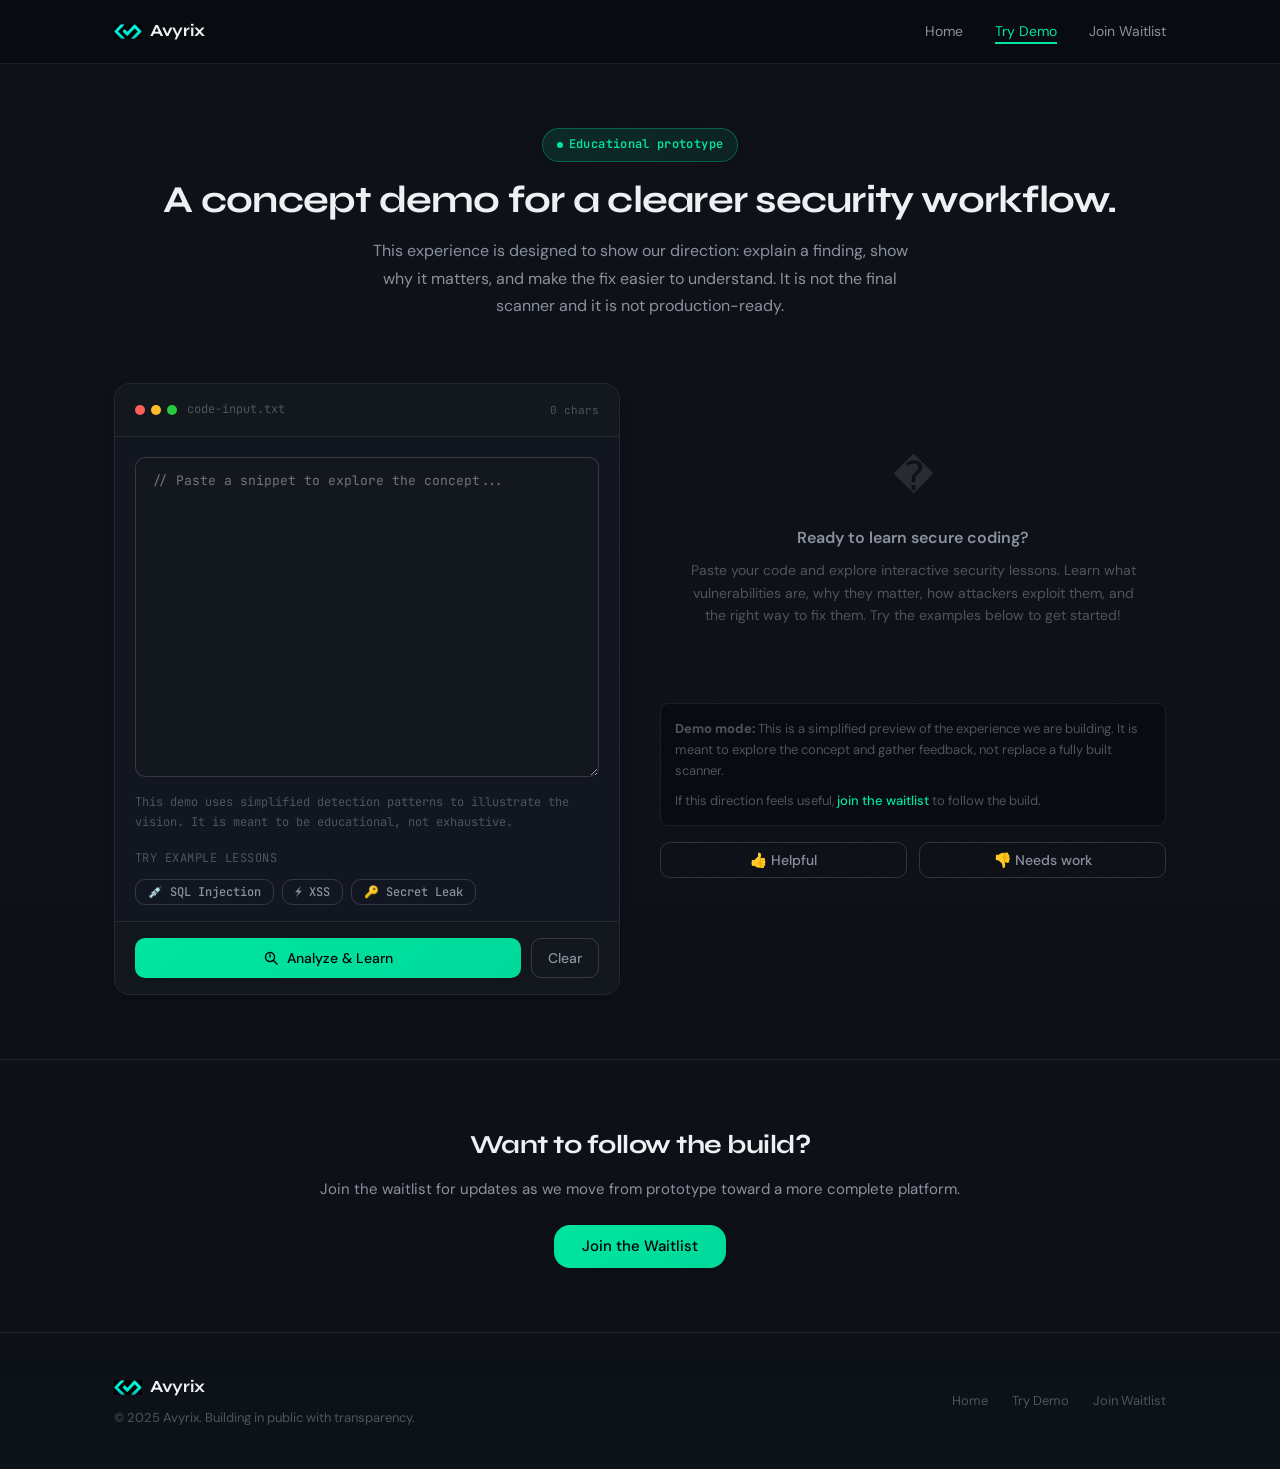
==== demo.html @ 3179d7ce "first commit" ====
<!DOCTYPE html>
<html lang="en">

<head>
  <meta charset="UTF-8" />
  <meta name="viewport" content="width=device-width, initial-scale=1.0" />
  <meta name="description"
    content="Try the Avyrix demo to explore how we are designing a more transparent security learning experience for developers." />
  <title>Try the Demo — Avyrix</title>
  <link rel="stylesheet" href="css/styles.css" />
  <meta name="devsecurecoach-api-url" content="http://localhost:8000/scan" />
  <meta name="devsecurecoach-api-key" content="" />
  <link rel="icon" type="image/svg+xml"
    href="data:image/svg+xml,<svg xmlns='http://www.w3.org/2000/svg' viewBox='0 0 32 32'><rect width='32' height='32' rx='8' fill='%2300e5a0'/><path d='M10 16l4 4 8-8' stroke='%23000' stroke-width='2.5' fill='none' stroke-linecap='round' stroke-linejoin='round'/></svg>" />
  <script async src="https://www.googletagmanager.com/gtag/js?id=G-MGV57BHCSG"></script>
  <script>
    window.dataLayer = window.dataLayer || [];
    function gtag() { dataLayer.push(arguments); }
    gtag('js', new Date());
    gtag('config', 'G-MGV57BHCSG');
  </script>
</head>

<body>
  <nav class="nav" role="navigation" aria-label="Main navigation">
    <div class="nav__inner">
      <a href="index.html" class="nav__logo" aria-label="Avyrix home">
        <img src="logo.png" alt="" class="nav__logo-mark" />
        <span class="nav__logo-text">Avyrix</span>
      </a>
      <ul class="nav__links" role="list">
        <li><a href="index.html">Home</a></li>
        <li><a href="demo.html" class="active">Try Demo</a></li>
        <li><a href="waitlist.html">Join Waitlist</a></li>
      </ul>
    </div>
  </nav>

  <main>
    <header class="page-header" aria-labelledby="demo-heading">
      <div class="container">
        <span class="badge badge--green badge--dot" style="margin-bottom:16px;">Educational prototype</span>
        <h1 class="display-md fade-up" id="demo-heading">A concept demo for a clearer security workflow.</h1>
        <p class="fade-up fade-up--d1">
          This experience is designed to show our direction: explain a finding, show why it matters, and make the fix easier to understand. It is not the final scanner and it is not production-ready.
        </p>
      </div>
    </header>

    <section class="section--sm" style="padding-top:0;">
      <div class="container">
        <div class="grid-2" style="gap:40px;align-items:start;">
          <div data-reveal>
            <div class="card" style="padding:0;overflow:hidden;">
              <div style="display:flex;align-items:center;justify-content:space-between;padding:16px 20px;border-bottom:1px solid var(--border);background:var(--bg-2);">
                <div style="display:flex;align-items:center;gap:10px;">
                  <div style="display:flex;gap:6px;" aria-hidden="true">
                    <div class="code-block__dot"></div>
                    <div class="code-block__dot"></div>
                    <div class="code-block__dot"></div>
                  </div>
                  <span style="font-family:var(--font-mono);font-size:12px;color:var(--text-muted);">code-input.txt</span>
                </div>
                <span id="char-count" style="font-family:var(--font-mono);font-size:11px;color:var(--text-muted);">0 chars</span>
              </div>
              <div style="padding:20px 20px 0;">
                <label for="code-input" class="sr-only">Paste your code here</label>
                <textarea id="code-input" class="form-textarea"
                  placeholder="// Paste a snippet to explore the concept..."
                  spellcheck="false" autocorrect="off" autocapitalize="off"
                  style="min-height:320px;border-color:var(--border-strong);" aria-describedby="input-hint"></textarea>
                <p id="input-hint" style="font-size:12px;color:var(--text-muted);font-family:var(--font-mono);margin-top:8px;">
                  This demo uses simplified detection patterns to illustrate the vision. It is meant to be educational, not exhaustive.
                </p>
              </div>
              <div style="padding:16px 20px;">
                <p style="font-size:12px;color:var(--text-muted);font-family:var(--font-mono);margin-bottom:10px;letter-spacing:0.04em;">TRY EXAMPLE LESSONS</p>
                <div style="display:flex;gap:8px;flex-wrap:wrap;" role="group" aria-label="Load example code">
                  <button data-example="sqli" class="btn btn--ghost" style="padding:6px 12px;font-size:12px;font-family:var(--font-mono);" aria-label="Load SQL Injection example">💉 SQL Injection</button>
                  <button data-example="xss" class="btn btn--ghost" style="padding:6px 12px;font-size:12px;font-family:var(--font-mono);" aria-label="Load XSS example">⚡ XSS</button>
                  <button data-example="secret" class="btn btn--ghost" style="padding:6px 12px;font-size:12px;font-family:var(--font-mono);" aria-label="Load Secret Leak example">🔑 Secret Leak</button>
                </div>
              </div>
              <div style="display:flex;gap:10px;padding:16px 20px;border-top:1px solid var(--border);background:var(--bg-2);">
                <button id="scan-btn" class="btn btn--primary" style="flex:1;justify-content:center;padding:12px;" aria-label="Analyze code and learn about security patterns">
                  <svg width="16" height="16" viewBox="0 0 16 16" fill="none" aria-hidden="true">
                    <circle cx="7" cy="7" r="4.5" stroke="currentColor" stroke-width="1.5" />
                    <path d="M10.5 10.5L14 14" stroke="currentColor" stroke-width="1.5" stroke-linecap="round" />
                    <path d="M7 5v2M7 7h.01" stroke="currentColor" stroke-width="1.5" stroke-linecap="round" />
                  </svg> Analyze & Learn</button>
                <button id="clear-btn" class="btn btn--ghost" style="padding:12px 16px;" aria-label="Clear code input">Clear</button>
              </div>
            </div>
          </div>

          <div>
            <div id="scan-results" role="region" aria-label="Scan results" aria-live="polite"></div>
            <div style="margin-top:16px;padding:14px;border:1px solid var(--border);border-radius:8px;background:var(--bg-0);font-size:13px;color:var(--text-muted);">
              <p style="margin-bottom:8px;"><strong>Demo mode:</strong> This is a simplified preview of the experience we are building. It is meant to explore the concept and gather feedback, not replace a fully built scanner.</p>
              <p style="margin:0;">If this direction feels useful, <a href="waitlist.html" style="color:var(--accent-green);font-weight:500;">join the waitlist</a> to follow the build.</p>
            </div>
            <div style="margin-top:16px;display:flex;gap:12px;">
              <button onclick="sendFeedback('yes')" class="btn btn--ghost" style="flex:1;justify-content:center;">👍 Helpful</button>
              <button onclick="sendFeedback('no')" class="btn btn--ghost" style="flex:1;justify-content:center;">👎 Needs work</button>
            </div>
          </div>
        </div>
      </div>
    </section>

    <section class="section--sm" style="border-top:1px solid var(--border);">
      <div class="container" style="text-align:center;">
        <h2 style="font-family:var(--font-display);font-size:26px;font-weight:700;letter-spacing:-0.02em;margin-bottom:10px;">Want to follow the build?</h2>
        <p style="color:var(--text-secondary);font-size:15px;margin-bottom:24px;">Join the waitlist for updates as we move from prototype toward a more complete platform.</p>
        <a href="waitlist.html" class="btn btn--primary btn--large">Join the Waitlist</a>
      </div>
    </section>
  </main>

  <footer class="footer" role="contentinfo">
    <div class="container">
      <div class="footer__inner">
        <div>
          <div class="nav__logo" style="margin-bottom:6px;">
            <img src="logo.png" alt="" class="nav__logo-mark" />
            <span class="nav__logo-text">Avyrix</span>
          </div>
          <p class="footer__copy">© 2025 Avyrix. Building in public with transparency.</p>
        </div>
        <nav class="footer__links" aria-label="Footer navigation">
          <a href="index.html">Home</a>
          <a href="demo.html">Try Demo</a>
          <a href="waitlist.html">Join Waitlist</a>
        </nav>
      </div>
    </div>
  </footer>

  <script src="js/utils.js"></script>
  <script src="js/app.js"></script>
  <script src="js/services/api.js"></script>
  <script src="js/demo.js"></script>
  <style>
    .sr-only {
      position: absolute;
      width: 1px;
      height: 1px;
      padding: 0;
      margin: -1px;
      overflow: hidden;
      clip: rect(0, 0, 0, 0);
      white-space: nowrap;
      border: 0
    }
  </style>
</body>

</html>
---- css/styles.css ----
/* ============================================================
  Avyrix — Global Stylesheet
  Design: Terminal-noir with precision grid
  Font: Syne (display) + JetBrains Mono (code) + DM Sans (body)
  ============================================================ */

@import url('https://fonts.googleapis.com/css2?family=Syne:wght@400;600;700;800&family=DM+Sans:ital,opsz,wght@0,9..40,300;0,9..40,400;0,9..40,500;1,9..40,300&family=JetBrains+Mono:wght@400;500&display=swap');

/* ── Reset ───────────────────────────────────────────────── */
*, *::before, *::after { box-sizing: border-box; margin: 0; padding: 0; }
html { scroll-behavior: smooth; }
img, svg { display: block; max-width: 100%; }
a { color: inherit; text-decoration: none; }
button { cursor: pointer; border: none; background: none; font-family: inherit; }

/* ── Tokens ──────────────────────────────────────────────── */
:root {
  --bg-0: #080b10;
  --bg-1: #0d1117;
  --bg-2: #13181f;
  --bg-3: #1a2030;
  --bg-card: #111620;
  --border: rgba(255,255,255,0.08);
  --border-strong: rgba(255,255,255,0.15);

  --accent-green: #00e5a0;
  --accent-green-dim: rgba(0,229,160,0.12);
  --accent-green-glow: rgba(0,229,160,0.25);
  --accent-red: #ff4d6a;
  --accent-red-dim: rgba(255,77,106,0.12);
  --accent-blue: #4d9eff;
  --accent-blue-dim: rgba(77,158,255,0.12);
  --accent-amber: #ffb340;
  --accent-amber-dim: rgba(255,179,64,0.10);

  --text-primary: #eef0f4;
  --text-secondary: #8b919e;
  --text-muted: #4e545e;
  --text-code: #a8f0c6;

  --font-display: 'Syne', sans-serif;
  --font-body: 'DM Sans', sans-serif;
  --font-mono: 'JetBrains Mono', monospace;

  --radius-sm: 6px;
  --radius-md: 10px;
  --radius-lg: 16px;
  --radius-xl: 24px;

  --transition: 220ms cubic-bezier(0.4,0,0.2,1);

  --max-w: 1100px;
  --nav-h: 64px;
}

body {
  font-family: var(--font-body);
  background: var(--bg-1);
  color: var(--text-primary);
  font-size: 16px;
  line-height: 1.65;
  -webkit-font-smoothing: antialiased;
  overflow-x: hidden;
}

/* ── Noise texture overlay ──────────────────────────────── */
body::before {
  content: '';
  position: fixed;
  inset: 0;
  background-image: url("data:image/svg+xml,%3Csvg viewBox='0 0 256 256' xmlns='http://www.w3.org/2000/svg'%3E%3Cfilter id='n'%3E%3CfeTurbulence type='fractalNoise' baseFrequency='0.9' numOctaves='4' stitchTiles='stitch'/%3E%3C/filter%3E%3Crect width='100%25' height='100%25' filter='url(%23n)' opacity='0.04'/%3E%3C/svg%3E");
  background-size: 200px 200px;
  pointer-events: none;
  z-index: 0;
  opacity: 0.5;
}

/* ── Layout ──────────────────────────────────────────────── */
.container {
  max-width: var(--max-w);
  margin: 0 auto;
  padding: 0 24px;
  position: relative;
  z-index: 1;
}

/* ── Navigation ─────────────────────────────────────────── */
.nav {
  position: fixed;
  top: 0; left: 0; right: 0;
  height: var(--nav-h);
  z-index: 100;
  background: rgba(8,11,16,0.8);
  backdrop-filter: blur(16px);
  -webkit-backdrop-filter: blur(16px);
  border-bottom: 1px solid var(--border);
}
.nav__inner {
  max-width: var(--max-w);
  margin: 0 auto;
  padding: 0 24px;
  height: 100%;
  display: flex;
  align-items: center;
  justify-content: space-between;
  position: relative;
  z-index: 1;
}
.nav__logo {
  font-family: var(--font-display);
  font-weight: 700;
  font-size: 17px;
  letter-spacing: -0.02em;
  display: flex;
  align-items: center;
  gap: 8px;
}
.nav__logo-icon {
  width: 28px; height: 28px;
  background: linear-gradient(135deg, var(--accent-green), #00d99a);
  border-radius: 7px;
  display: flex;
  align-items: center;
  justify-content: center;
  transition: all var(--transition);
  box-shadow: 0 4px 12px rgba(0,229,160,0.25);
}
.nav__logo:hover .nav__logo-icon {
  transform: scale(1.1);
  box-shadow: 0 6px 20px rgba(0,229,160,0.4);
}
.nav__logo-icon svg { width: 16px; height: 16px; }
.nav__logo-text { color: var(--text-primary); }
.nav__logo-text span { color: var(--accent-green); }
.nav__links {
  display: flex;
  align-items: center;
  gap: 32px;
  list-style: none;
}
.nav__links a {
  font-size: 14px;
  color: var(--text-secondary);
  transition: all var(--transition);
  font-weight: 400;
  position: relative;
  padding-bottom: 4px;
}
.nav__links a::after {
  content: '';
  position: absolute;
  bottom: 0;
  left: 0;
  width: 0;
  height: 2px;
  background: var(--accent-green);
  transition: width var(--transition);
}
.nav__links a:hover {
  color: var(--text-primary);
}
.nav__links a:hover::after {
  width: 100%;
}
.nav__links a.active {
  color: var(--accent-green);
}
.nav__links a.active::after {
  width: 100%;
}
.nav__cta {
  display: flex;
  align-items: center;
  gap: 12px;
}

/* ── Buttons ─────────────────────────────────────────────── */
.btn {
  display: inline-flex;
  align-items: center;
  gap: 8px;
  padding: 10px 20px;
  border-radius: var(--radius-md);
  font-size: 14px;
  font-weight: 500;
  font-family: var(--font-body);
  transition: all var(--transition);
  line-height: 1;
  white-space: nowrap;
  box-shadow: 0 2px 8px rgba(0,0,0,0.2);
}
.btn--primary {
  background: linear-gradient(135deg, var(--accent-green), #00d99a);
  color: #000;
}
.btn--primary:hover {
  background: linear-gradient(135deg, #00ffb2, #00e5a0);
  transform: translateY(-2px);
  box-shadow: 0 8px 24px rgba(0,229,160,0.35);
}
.btn--ghost {
  background: transparent;
  color: var(--text-secondary);
  border: 1.5px solid var(--border-strong);
  box-shadow: none;
}
.btn--ghost:hover {
  color: var(--text-primary);
  border-color: var(--accent-green);
  background: rgba(0,229,160,0.06);
  box-shadow: 0 4px 16px rgba(0,229,160,0.1);
  transform: translateY(-1px);
}
.btn--large {
  padding: 14px 28px;
  font-size: 15px;
  border-radius: var(--radius-lg);
}
.btn:active {
  transform: scale(0.98);
}
.btn--danger {
  background: linear-gradient(135deg, var(--accent-red), #ff2d4a);
  color: #fff;
}
.btn--danger:hover {
  background: linear-gradient(135deg, #ff6b7f, #ff1f42);
  transform: translateY(-2px);
  box-shadow: 0 8px 24px rgba(255,77,106,0.35);
}

/* ── Badge ───────────────────────────────────────────────── */
.badge {
  display: inline-flex;
  align-items: center;
  gap: 6px;
  padding: 6px 14px;
  border-radius: 100px;
  font-size: 12px;
  font-weight: 600;
  letter-spacing: 0.03em;
  font-family: var(--font-mono);
  transition: all var(--transition);
  box-shadow: 0 2px 8px rgba(0,0,0,0.1);
}
.badge--green {
  background: linear-gradient(135deg, var(--accent-green-dim), rgba(0,229,160,0.08));
  color: var(--accent-green);
  border: 1.5px solid rgba(0,229,160,0.3);
}
.badge--red {
  background: var(--accent-red-dim);
  color: var(--accent-red);
  border: 1px solid rgba(255,77,106,0.2);
}
.badge--blue {
  background: var(--accent-blue-dim);
  color: var(--accent-blue);
  border: 1px solid rgba(77,158,255,0.2);
}
.badge--amber {
  background: var(--accent-amber-dim);
  color: var(--accent-amber);
  border: 1px solid rgba(255,179,64,0.2);
}
.badge--dot::before {
  content: '';
  display: inline-block;
  width: 6px;
  height: 6px;
  border-radius: 50%;
  background: currentColor;
}

/* ── Section spacing ─────────────────────────────────────── */
.section { padding: 96px 0; position: relative; }
.section--sm { padding: 64px 0; }

/* ── Typography helpers ──────────────────────────────────── */
.eyebrow {
  font-family: var(--font-mono);
  font-size: 12px;
  text-transform: uppercase;
  letter-spacing: 0.12em;
  color: var(--accent-green);
  margin-bottom: 16px;
  display: block;
}
h1, h2, h3, h4 { font-family: var(--font-display); }
.display-xl {
  font-size: clamp(42px, 6vw, 72px);
  font-weight: 800;
  line-height: 1.05;
  letter-spacing: -0.03em;
}
.display-lg {
  font-size: clamp(32px, 4vw, 52px);
  font-weight: 700;
  line-height: 1.1;
  letter-spacing: -0.025em;
}
.display-md {
  font-size: clamp(24px, 3vw, 38px);
  font-weight: 700;
  line-height: 1.15;
  letter-spacing: -0.02em;
}
.text-muted { color: var(--text-secondary); }
.text-accent { color: var(--accent-green); }
.text-mono { font-family: var(--font-mono); }

/* ── Cards ───────────────────────────────────────────────── */
.card {
  background: var(--bg-card);
  border: 1px solid var(--border);
  border-radius: var(--radius-lg);
  padding: 24px;
  transition: all var(--transition);
  box-shadow: 0 4px 12px rgba(0,0,0,0.15);
}
.card:hover {
  border-color: var(--accent-green);
  box-shadow: 0 12px 32px rgba(0,229,160,0.15);
  transform: translateY(-4px);
}

.card--red {
  background: rgba(255,77,106,0.05);
  border-color: rgba(255,77,106,0.2);
}
.card--red:hover {
  border-color: var(--accent-red);
  box-shadow: 0 12px 32px rgba(255,77,106,0.15);
}
.card--blue {
  background: rgba(77,158,255,0.05);
  border-color: rgba(77,158,255,0.2);
}
.card--blue:hover {
  border-color: var(--accent-blue);
  box-shadow: 0 12px 32px rgba(77,158,255,0.15);
}
.card--green {
  background: rgba(0,229,160,0.05);
  border-color: rgba(0,229,160,0.2);
}
.card--green:hover {
  border-color: var(--accent-green);
  box-shadow: 0 12px 32px rgba(0,229,160,0.15);
}

/* ── Grid system ─────────────────────────────────────────── */
.grid-2 { display: grid; grid-template-columns: repeat(2, 1fr); gap: 24px; }
.grid-3 { display: grid; grid-template-columns: repeat(3, 1fr); gap: 24px; }
.grid-auto { display: grid; grid-template-columns: repeat(auto-fit, minmax(280px, 1fr)); gap: 24px; }

/* ── Form elements ───────────────────────────────────────── */
.form-group { display: flex; flex-direction: column; gap: 8px; }
.form-label {
  font-size: 13px;
  font-weight: 500;
  color: var(--text-secondary);
  font-family: var(--font-mono);
  letter-spacing: 0.03em;
}
.form-input, .form-select, .form-textarea {
  background: var(--bg-2);
  border: 1.5px solid var(--border-strong);
  border-radius: var(--radius-md);
  color: var(--text-primary);
  font-family: var(--font-body);
  font-size: 15px;
  padding: 12px 16px;
  width: 100%;
  transition: all var(--transition);
  outline: none;
  appearance: none;
  box-shadow: inset 0 2px 4px rgba(0,0,0,0.1);
}
.form-input::placeholder { color: var(--text-muted); }
.form-input:hover, .form-select:hover, .form-textarea:hover {
  border-color: rgba(0,229,160,0.3);
  background: var(--bg-3);
}
.form-input:focus, .form-select:focus, .form-textarea:focus {
  border-color: var(--accent-green);
  box-shadow: inset 0 2px 4px rgba(0,0,0,0.1), 0 0 0 3px var(--accent-green-dim);
  background: var(--bg-1);
}
.form-select {
  background-image: url("data:image/svg+xml,%3Csvg xmlns='http://www.w3.org/2000/svg' width='12' height='8' viewBox='0 0 12 8'%3E%3Cpath d='M1 1l5 5 5-5' stroke='%238b919e' stroke-width='1.5' fill='none' stroke-linecap='round'/%3E%3C/svg%3E");
  background-repeat: no-repeat;
  background-position: right 14px center;
  padding-right: 40px;
  cursor: pointer;
  color: var(--text-primary);
}
.form-select option { background: var(--bg-2); color: var(--text-primary); }
.form-textarea {
  min-height: 200px;
  resize: vertical;
  font-family: var(--font-mono);
  font-size: 13px;
  line-height: 1.7;
}

/* ── Code block ──────────────────────────────────────────── */
.code-block {
  background: var(--bg-0);
  border: 1px solid var(--border);
  border-radius: var(--radius-md);
  overflow: hidden;
}
.code-block__header {
  display: flex;
  align-items: center;
  justify-content: space-between;
  padding: 10px 16px;
  border-bottom: 1px solid var(--border);
  background: var(--bg-2);
}
.code-block__lang {
  font-family: var(--font-mono);
  font-size: 11px;
  color: var(--text-muted);
  text-transform: uppercase;
  letter-spacing: 0.08em;
}
.code-block__dots { display: flex; gap: 6px; }
.code-block__dot {
  width: 10px; height: 10px;
  border-radius: 50%;
}
.code-block__dot:nth-child(1) { background: #ff5f57; }
.code-block__dot:nth-child(2) { background: #ffbd2e; }
.code-block__dot:nth-child(3) { background: #28ca41; }
.code-block__body {
  padding: 16px;
  font-family: var(--font-mono);
  font-size: 13px;
  line-height: 1.7;
  color: var(--text-code);
  overflow-x: auto;
  white-space: pre-wrap;
  word-break: break-word;
}

/* ── Copy button ─────────────────────────────────────────── */
.copy-btn {
  display: inline-flex;
  align-items: center;
  gap: 6px;
  padding: 5px 10px;
  background: var(--bg-3);
  border: 1px solid var(--border);
  border-radius: var(--radius-sm);
  color: var(--text-secondary);
  font-size: 12px;
  font-family: var(--font-mono);
  transition: all var(--transition);
  cursor: pointer;
}
.copy-btn:hover {
  color: var(--accent-green);
  border-color: rgba(0,229,160,0.3);
}
.copy-btn.copied {
  color: var(--accent-green);
  border-color: rgba(0,229,160,0.3);
  background: var(--accent-green-dim);
}

/* ── Divider ─────────────────────────────────────────────── */
.divider {
  height: 1px;
  background: var(--border);
  margin: 0;
}

/* ── Animations ──────────────────────────────────────────── */
@keyframes fadeUp {
  from { opacity: 0; transform: translateY(24px); }
  to   { opacity: 1; transform: translateY(0); }
}
@keyframes pulse-dot {
  0%, 100% { opacity: 1; }
  50%       { opacity: 0.4; }
}
@keyframes scan-line {
  from { transform: translateY(-100%); }
  to   { transform: translateY(100vh); }
}
@keyframes blink-caret {
  50% { opacity: 0; }
}
@keyframes glow-pulse {
  0%, 100% { filter: drop-shadow(0 0 20px rgba(0,229,160,0.3)); }
  50% { filter: drop-shadow(0 0 40px rgba(0,229,160,0.6)); }
}
@keyframes slide-in-left {
  from { opacity: 0; transform: translateX(-20px); }
  to { opacity: 1; transform: translateX(0); }
}
@keyframes float-up {
  0% { transform: translateY(0px); }
  50% { transform: translateY(-10px); }
  100% { transform: translateY(0px); }
}
@keyframes shimmer {
  0% { background-position: -1000px 0; }
  100% { background-position: 1000px 0; }
}

.fade-up { animation: fadeUp 0.6s cubic-bezier(0.4,0,0.2,1) both; }
.fade-up--d1 { animation-delay: 0.1s; }
.fade-up--d2 { animation-delay: 0.2s; }
.fade-up--d3 { animation-delay: 0.3s; }
.fade-up--d4 { animation-delay: 0.4s; }

/* ── Scanning line effect ────────────────────────────────── */
.scan-overlay {
  position: absolute;
  inset: 0;
  overflow: hidden;
  pointer-events: none;
  z-index: 0;
  border-radius: inherit;
}
.scan-overlay::after {
  content: '';
  position: absolute;
  left: 0; right: 0;
  height: 60px;
  background: linear-gradient(to bottom, transparent, rgba(0,229,160,0.04) 50%, transparent);
  animation: scan-line 3s linear infinite;
}

/* ── Stat numbers ────────────────────────────────────────── */
.stat-grid {
  display: grid;
  grid-template-columns: repeat(3, 1fr);
  gap: 1px;
  background: var(--border);
  border: 1.5px solid var(--border);
  border-radius: var(--radius-lg);
  overflow: hidden;
  box-shadow: 0 8px 24px rgba(0,229,160,0.08);
}
.stat-item {
  background: var(--bg-card);
  padding: 28px 24px;
  text-align: center;
  transition: all var(--transition);
  position: relative;
}
.stat-item:hover {
  background: linear-gradient(135deg, var(--bg-card) 0%, rgba(0,229,160,0.04) 100%);
  transform: translateY(-2px);
}
.stat-item__num {
  font-family: var(--font-display);
  font-size: 36px;
  font-weight: 800;
  color: var(--text-primary);
  letter-spacing: -0.03em;
  line-height: 1;
  margin-bottom: 6px;
}
.stat-item__num span { color: var(--accent-green); }
.stat-item__label {
  font-size: 13px;
  color: var(--text-secondary);
}

/* ── Problem cards ───────────────────────────────────────── */
.problem-card {
  position: relative;
  overflow: hidden;
  transition: all var(--transition);
}
.problem-card:hover {
  transform: translateY(-6px);
  box-shadow: 0 16px 40px rgba(0,229,160,0.12) !important;
}
.problem-card__icon {
  width: 48px; height: 48px;
  border-radius: var(--radius-md);
  display: flex;
  align-items: center;
  justify-content: center;
  margin-bottom: 20px;
  font-size: 24px;
  transition: transform var(--transition);
}
.problem-card:hover .problem-card__icon {
  transform: scale(1.1) rotate(-5deg);
}
.problem-card__num {
  font-family: var(--font-mono);
  font-size: 11px;
  color: var(--text-muted);
  letter-spacing: 0.08em;
  margin-bottom: 10px;
}
.problem-card h3 {
  font-size: 18px;
  font-weight: 700;
  margin-bottom: 12px;
  letter-spacing: -0.01em;
}
.problem-card p { color: var(--text-secondary); font-size: 14px; line-height: 1.65; }

/* ── Feature list ────────────────────────────────────────── */
.feature-list { list-style: none; display: flex; flex-direction: column; gap: 14px; }
.feature-list li {
  display: flex;
  align-items: flex-start;
  gap: 12px;
  font-size: 15px;
  color: var(--text-secondary);
}
.feature-list li::before {
  content: '';
  flex-shrink: 0;
  width: 18px;
  height: 18px;
  border-radius: 50%;
  background: var(--accent-green-dim);
  border: 1px solid rgba(0,229,160,0.3);
  background-image: url("data:image/svg+xml,%3Csvg xmlns='http://www.w3.org/2000/svg' width='10' height='8' viewBox='0 0 10 8'%3E%3Cpath d='M1 4l2.5 2.5L9 1' stroke='%2300e5a0' stroke-width='1.5' fill='none' stroke-linecap='round' stroke-linejoin='round'/%3E%3C/svg%3E");
  background-repeat: no-repeat;
  background-position: center;
  margin-top: 3px;
}

/* ── Footer ──────────────────────────────────────────────── */
.footer {
  border-top: 1px solid var(--border);
  padding: 40px 0;
  position: relative;
  z-index: 1;
  background: linear-gradient(180deg, transparent, rgba(0,229,160,0.02));
}
.footer__inner {
  display: flex;
  align-items: center;
  justify-content: space-between;
  gap: 24px;
}
.footer__copy { font-size: 13px; color: var(--text-muted); }
.footer__links { display: flex; gap: 24px; }
.footer__links a {
  font-size: 13px;
  color: var(--text-muted);
  transition: all var(--transition);
  position: relative;
}
.footer__links a::after {
  content: '';
  position: absolute;
  bottom: -2px;
  left: 0;
  width: 0;
  height: 1px;
  background: var(--accent-green);
  transition: width var(--transition);
}
.footer__links a:hover {
  color: var(--accent-green);
}
.footer__links a:hover::after {
  width: 100%;
}

/* ── Alert messages ──────────────────────────────────────── */
.alert {
  padding: 14px 18px;
  border-radius: var(--radius-md);
  font-size: 14px;
  display: flex;
  align-items: center;
  gap: 10px;
}
.alert--success {
  background: rgba(0,229,160,0.08);
  border: 1px solid rgba(0,229,160,0.25);
  color: var(--accent-green);
}
.alert--error {
  background: var(--accent-red-dim);
  border: 1px solid rgba(255,77,106,0.25);
  color: var(--accent-red);
}

/* ── Terminal component ──────────────────────────────────── */
.terminal {
  background: var(--bg-0);
  border: 1.5px solid var(--border-strong);
  border-radius: var(--radius-lg);
  overflow: hidden;
  font-family: var(--font-mono);
  font-size: 13px;
  box-shadow: 0 8px 32px rgba(0,0,0,0.3), inset 0 1px 0 rgba(255,255,255,0.05);
  transition: all var(--transition);
}
.terminal:hover {
  border-color: rgba(0,229,160,0.3);
  box-shadow: 0 12px 48px rgba(0,229,160,0.15), inset 0 1px 0 rgba(255,255,255,0.05);
}
.terminal__bar {
  display: flex;
  align-items: center;
  gap: 8px;
  padding: 12px 16px;
  background: var(--bg-2);
  border-bottom: 1px solid var(--border);
}
.terminal__dots { display: flex; gap: 6px; }
.terminal__dot { width: 10px; height: 10px; border-radius: 50%; }
.terminal__title {
  font-size: 12px;
  color: var(--text-muted);
  margin: 0 auto;
  letter-spacing: 0.04em;
}
.terminal__body {
  padding: 20px;
  line-height: 1.8;
  color: var(--text-secondary);
  min-height: 160px;
}
.terminal__line--green { color: var(--accent-green); }
.terminal__line--red { color: var(--accent-red); }
.terminal__line--blue { color: var(--accent-blue); }
.terminal__line--amber { color: var(--accent-amber); }
.terminal__caret {
  display: inline-block;
  width: 8px;
  height: 14px;
  background: var(--accent-green);
  vertical-align: middle;
  animation: blink-caret 1s step-end infinite;
  margin-left: 2px;
  border-radius: 1px;
}

/* ── Scan result section (demo.html) ─────────────────────── */
.scan-results { display: flex; flex-direction: column; gap: 20px; margin-top: 32px; }
.result-card { border-radius: var(--radius-lg); overflow: hidden; }
.result-card__header {
  display: flex;
  align-items: center;
  gap: 12px;
  padding: 16px 20px;
  border-bottom: 1px solid rgba(255,255,255,0.06);
}
.result-card__icon {
  width: 36px; height: 36px;
  border-radius: var(--radius-md);
  display: flex;
  align-items: center;
  justify-content: center;
  font-size: 18px;
  flex-shrink: 0;
}
.result-card__title {
  font-family: var(--font-display);
  font-size: 15px;
  font-weight: 700;
  letter-spacing: -0.01em;
}
.result-card__subtitle { font-size: 12px; color: var(--text-secondary); margin-top: 2px; }
.result-card__body { padding: 20px; }

/* ── Severity indicator ──────────────────────────────────── */
.severity {
  display: flex;
  align-items: center;
  gap: 6px;
  font-size: 12px;
  font-family: var(--font-mono);
  font-weight: 500;
}
.severity__bar {
  display: flex;
  gap: 3px;
}
.severity__seg {
  width: 20px;
  height: 4px;
  border-radius: 2px;
  background: var(--border-strong);
}
.severity--critical .severity__seg:nth-child(-n+5) { background: var(--accent-red); }
.severity--high .severity__seg:nth-child(-n+4) { background: var(--accent-amber); }
.severity--medium .severity__seg:nth-child(-n+3) { background: var(--accent-amber); }

/* ── Steps list ──────────────────────────────────────────── */
.steps-list { list-style: none; display: flex; flex-direction: column; gap: 12px; counter-reset: steps; }
.steps-list li {
  display: flex;
  gap: 14px;
  font-size: 14px;
  color: var(--text-secondary);
  counter-increment: steps;
}
.steps-list li::before {
  content: counter(steps);
  flex-shrink: 0;
  width: 22px;
  height: 22px;
  border-radius: 50%;
  background: var(--accent-green-dim);
  border: 1px solid rgba(0,229,160,0.3);
  display: flex;
  align-items: center;
  justify-content: center;
  font-family: var(--font-mono);
  font-size: 11px;
  color: var(--accent-green);
  margin-top: 2px;
}

/* ── Empty/placeholder state ─────────────────────────────── */
.empty-state {
  text-align: center;
  padding: 60px 24px;
  color: var(--text-muted);
}
.empty-state__icon { font-size: 40px; margin-bottom: 16px; opacity: 0.4; }
.empty-state__title { font-size: 16px; font-weight: 600; margin-bottom: 8px; color: var(--text-secondary); }
.empty-state__desc { font-size: 14px; line-height: 1.6; }

/* ── Loading spinner ─────────────────────────────────────── */
@keyframes spin { to { transform: rotate(360deg); } }
.spinner {
  width: 20px; height: 20px;
  border: 2px solid var(--border-strong);
  border-top-color: var(--accent-green);
  border-radius: 50%;
  animation: spin 0.7s linear infinite;
  display: inline-block;
}

/* ── Scrollbar ───────────────────────────────────────────── */
::-webkit-scrollbar { width: 6px; height: 6px; }
::-webkit-scrollbar-track { background: transparent; }
::-webkit-scrollbar-thumb { background: var(--border-strong); border-radius: 3px; }
::-webkit-scrollbar-thumb:hover { background: rgba(255,255,255,0.25); }

/* ── Selection ───────────────────────────────────────────── */
::selection { background: rgba(0,229,160,0.2); color: var(--text-primary); }

/* ── Page header (inner pages) ───────────────────────────── */
.page-header {
  padding: calc(var(--nav-h) + 64px) 0 64px;
  text-align: center;
}
.page-header p {
  max-width: 540px;
  margin: 16px auto 0;
  color: var(--text-secondary);
  font-size: 16px;
  line-height: 1.7;
}

/* ── Grid glow accent ────────────────────────────────────── */
.glow-accent {
  position: absolute;
  border-radius: 50%;
  filter: blur(80px);
  pointer-events: none;
  z-index: 0;
}
.glow-accent--green {
  width: 500px; height: 400px;
  background: radial-gradient(ellipse, rgba(0,229,160,0.12) 0%, transparent 70%);
}
.glow-accent--red {
  width: 400px; height: 300px;
  background: radial-gradient(ellipse, rgba(255,77,106,0.10) 0%, transparent 70%);
}

/* ── Flow diagram ────────────────────────────────────────── */
.flow-diagram {
  display: flex;
  align-items: center;
  justify-content: center;
  gap: 12px;
  flex-wrap: wrap;
  padding: 40px 24px;
  background: linear-gradient(135deg, var(--bg-0) 0%, rgba(0,229,160,0.03) 100%);
  border: 1.5px solid var(--border);
  border-radius: var(--radius-lg);
  box-shadow: 0 8px 24px rgba(0,229,160,0.08);
  transition: all var(--transition);
}
.flow-diagram:hover {
  border-color: rgba(0,229,160,0.2);
  box-shadow: 0 12px 32px rgba(0,229,160,0.12);
}
.flow-step {
  display: flex;
  flex-direction: column;
  align-items: center;
  gap: 8px;
  min-width: 80px;
  transition: transform var(--transition);
}
.flow-step:hover {
  transform: scale(1.05);
}
.flow-icon {
  font-size: 32px;
  line-height: 1;
  transition: transform 0.6s ease-in-out;
}
.flow-step:hover .flow-icon {
  transform: scale(1.2);
}
.flow-label {
  font-size: 13px;
  font-weight: 600;
  color: var(--text-secondary);
  text-align: center;
  font-family: var(--font-mono);
}
.flow-arrow {
  font-size: 20px;
  color: var(--accent-green);
  line-height: 1;
}

/* ── Feature list styling ────────────────────────────────── */
.feature-list {
  list-style: none;
  display: flex;
  flex-direction: column;
  gap: 12px;
}
.feature-list li {
  display: flex;
  gap: 12px;
  align-items: flex-start;
  font-size: 15px;
  color: var(--text-secondary);
  line-height: 1.6;
}
.feature-list li::before {
  content: '✓';
  flex-shrink: 0;
  color: var(--accent-green);
  font-weight: 700;
  font-size: 16px;
  margin-top: 2px;
}

/* ── Educational Learning Sections ──────────────────────── */
.learning-section {
  display: flex;
  flex-direction: column;
  gap: 12px;
  padding-bottom: 20px;
}
.learning-section:not(:last-child) {
  border-bottom: 1px solid var(--border);
  margin-bottom: 20px;
}
.learning-section__title {
  font-size: 15px;
  font-weight: 600;
  color: var(--text-primary);
  font-family: var(--font-display);
  display: flex;
  align-items: center;
  gap: 8px;
  letter-spacing: -0.01em;
}
.learning-section__content {
  font-size: 14px;
  color: var(--text-secondary);
  line-height: 1.75;
  margin: 0;
}

/* ── Card lesson styling ─────────────────────────────────── */
.card--lesson {
  border-color: rgba(255,77,106,0.15);
  background: linear-gradient(135deg, rgba(255,77,106,0.04) 0%, transparent 100%);
}

/* ── Homepage redesign helpers ─────────────────────────── */
.nav__logo-mark {
  width: 28px;
  height: 28px;
  object-fit: contain;
  border-radius: 8px;
}
.hero-section {
  padding-top: calc(var(--nav-h) + 96px);
  padding-bottom: 96px;
  overflow: hidden;
  position: relative;
}
.hero-grid {
  display: grid;
  grid-template-columns: 1.15fr 0.85fr;
  gap: 40px;
  align-items: center;
  position: relative;
  z-index: 1;
}
.hero-copy .display-xl {
  max-width: 760px;
}
.hero-lead {
  font-size: 18px;
  color: var(--text-secondary);
  margin-top: 24px;
  max-width: 620px;
  line-height: 1.75;
}
.hero-meta {
  display: flex;
  align-items: center;
  gap: 10px;
  margin-top: 24px;
  min-height: 22px;
  color: var(--accent-green);
  font-family: var(--font-mono);
  font-size: 14px;
}
.hero-actions {
  display: flex;
  align-items: center;
  gap: 16px;
  flex-wrap: wrap;
  margin-top: 28px;
}
.hero-note {
  margin-top: 16px;
  font-size: 13px;
  color: var(--text-muted);
  font-family: var(--font-mono);
}
.hero-panel {
  padding: 20px;
  background: linear-gradient(145deg, rgba(0,229,160,0.05), transparent);
}
.section-heading {
  max-width: 720px;
  margin-bottom: 44px;
}
.section-heading--center {
  text-align: center;
  margin-left: auto;
  margin-right: auto;
}
.section-heading p,
.muted-copy {
  color: var(--text-secondary);
  font-size: 16px;
  line-height: 1.75;
  margin-top: 16px;
}
.story-card {
  min-height: 100%;
}
.story-card h3,
.workflow-card h3 {
  font-size: 18px;
  margin-bottom: 10px;
}
.story-card p,
.workflow-card p,
.status-item p {
  color: var(--text-secondary);
  font-size: 14px;
  line-height: 1.7;
}
.workflow-section {
  background: linear-gradient(180deg, rgba(0,229,160,0.04), transparent);
}
.workflow-stack {
  display: flex;
  flex-direction: column;
  gap: 12px;
  align-items: stretch;
}
.workflow-card {
  background: var(--bg-card);
  border: 1px solid var(--border);
  border-radius: var(--radius-lg);
  padding: 20px 24px;
  box-shadow: 0 8px 24px rgba(0,0,0,0.18);
}
.workflow-step {
  display: inline-block;
  margin-bottom: 10px;
  font-family: var(--font-mono);
  font-size: 12px;
  color: var(--accent-green);
  letter-spacing: 0.08em;
}
.workflow-arrow {
  text-align: center;
  color: var(--accent-green);
  font-size: 20px;
  padding: 2px 0;
}
.split-panel {
  display: grid;
  grid-template-columns: 1.1fr 0.9fr;
  gap: 32px;
  align-items: start;
}
.status-list {
  display: flex;
  flex-direction: column;
  gap: 16px;
}
.status-item {
  padding: 16px 18px;
  border: 1px solid var(--border);
  border-radius: var(--radius-md);
  background: rgba(255,255,255,0.02);
}
.status-item strong {
  display: block;
  margin-bottom: 6px;
  color: var(--text-primary);
}
.cta-panel {
  display: flex;
  align-items: center;
  justify-content: space-between;
  gap: 24px;
  padding: 32px;
}
.cta-panel .hero-actions {
  margin-top: 0;
}

/* ── Responsive ──────────────────────────────────────────── */
@media (max-width: 768px) {
  .grid-2, .grid-3 { grid-template-columns: 1fr; }
  .stat-grid { grid-template-columns: 1fr; }
  .nav__links { display: none; }
  .footer__inner { flex-direction: column; text-align: center; }
  .display-xl { font-size: 36px; }
  .display-lg { font-size: 28px; }
  .hero-grid, .split-panel, .cta-panel { grid-template-columns: 1fr; display: grid; }
  .cta-panel { gap: 20px; }
  .flow-diagram {
    gap: 8px;
    padding: 24px 16px;
  }
  .flow-arrow {
    display: none;
  }
  .flow-step {
    min-width: 70px;
    gap: 6px;
  }
  .flow-icon {
    font-size: 28px;
  }
  .flow-label {
    font-size: 11px;
  }
}
@media (max-width: 480px) {
  .container { padding: 0 16px; }
  .section { padding: 64px 0; }
  .hero-section { padding-top: calc(var(--nav-h) + 72px); padding-bottom: 72px; }
  .flow-diagram {
    flex-direction: column;
    gap: 4px;
    padding: 16px;
  }
  .flow-icon {
    font-size: 24px;
  }
  .hero-actions { gap: 12px; }
  .cta-panel { padding: 24px; }
}
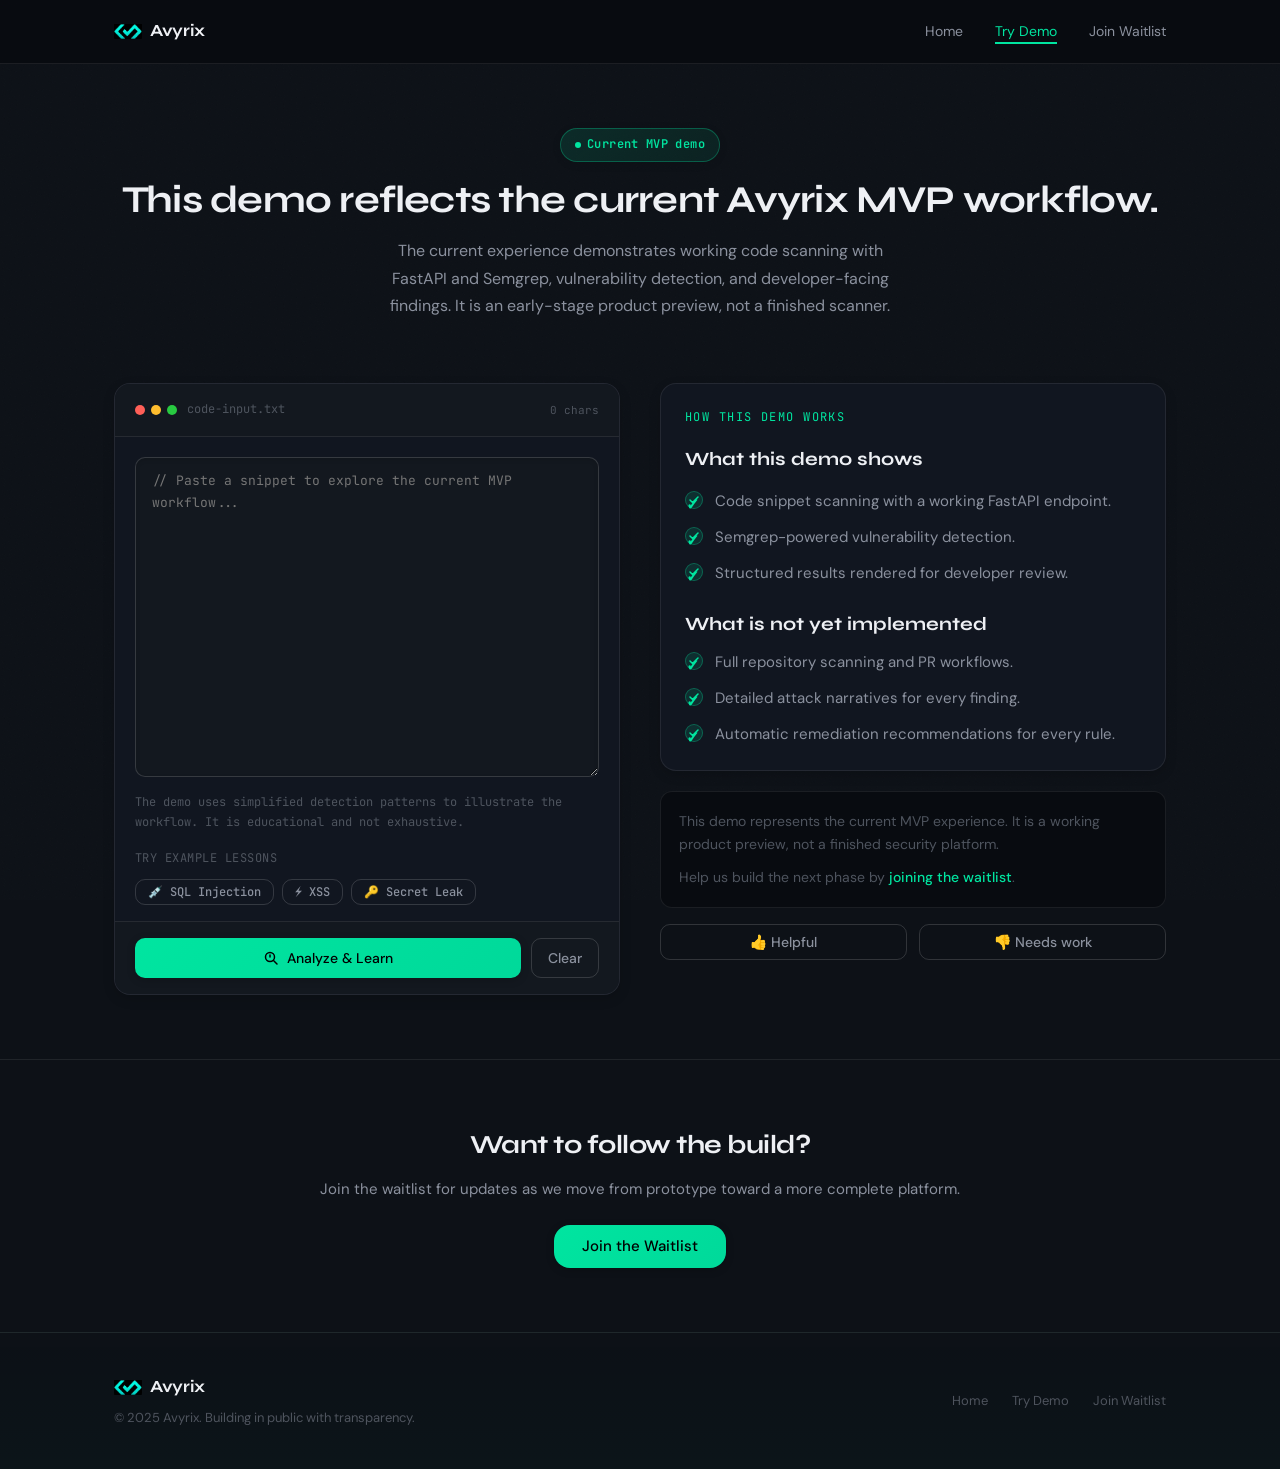
==== commit 834b0262: "Update demo and index pages to reflect current MVP capabilities and enhance clarity on product statu" ====
--- a/demo.html
+++ b/demo.html
@@ -4,9 +4,10 @@
 <head>
   <meta charset="UTF-8" />
   <meta name="viewport" content="width=device-width, initial-scale=1.0" />
-  <meta name="description"
-    content="Try the Avyrix demo to explore how we are designing a more transparent security learning experience for developers." />
-  <title>Try the Demo — Avyrix</title>
+  <meta name="description" content="Try the Avyrix demo to explore the working MVP experience powered by FastAPI and Semgrep." />
+  <meta property="og:title" content="Avyrix Demo — Working MVP" />
+  <meta property="og:description" content="This demo shows the current Avyrix MVP experience: code scanning, vulnerability detection, and security findings rendered in a developer-friendly workflow." />
+  <title>Avyrix Demo — Working MVP</title>
   <link rel="stylesheet" href="css/styles.css" />
   <meta name="devsecurecoach-api-url" content="http://localhost:8000/scan" />
   <meta name="devsecurecoach-api-key" content="" />
@@ -39,11 +40,9 @@
   <main>
     <header class="page-header" aria-labelledby="demo-heading">
       <div class="container">
-        <span class="badge badge--green badge--dot" style="margin-bottom:16px;">Educational prototype</span>
-        <h1 class="display-md fade-up" id="demo-heading">A concept demo for a clearer security workflow.</h1>
-        <p class="fade-up fade-up--d1">
-          This experience is designed to show our direction: explain a finding, show why it matters, and make the fix easier to understand. It is not the final scanner and it is not production-ready.
-        </p>
+        <span class="badge badge--green badge--dot" style="margin-bottom:16px;">Current MVP demo</span>
+        <h1 class="display-md fade-up" id="demo-heading">This demo reflects the current Avyrix MVP workflow.</h1>
+        <p class="fade-up fade-up--d1">The current experience demonstrates working code scanning with FastAPI and Semgrep, vulnerability detection, and developer-facing findings. It is an early-stage product preview, not a finished scanner.</p>
       </div>
     </header>
 
@@ -65,13 +64,8 @@
               </div>
               <div style="padding:20px 20px 0;">
                 <label for="code-input" class="sr-only">Paste your code here</label>
-                <textarea id="code-input" class="form-textarea"
-                  placeholder="// Paste a snippet to explore the concept..."
-                  spellcheck="false" autocorrect="off" autocapitalize="off"
-                  style="min-height:320px;border-color:var(--border-strong);" aria-describedby="input-hint"></textarea>
-                <p id="input-hint" style="font-size:12px;color:var(--text-muted);font-family:var(--font-mono);margin-top:8px;">
-                  This demo uses simplified detection patterns to illustrate the vision. It is meant to be educational, not exhaustive.
-                </p>
+                <textarea id="code-input" class="form-textarea" placeholder="// Paste a snippet to explore the current MVP workflow..." spellcheck="false" autocorrect="off" autocapitalize="off" style="min-height:320px;border-color:var(--border-strong);" aria-describedby="input-hint"></textarea>
+                <p id="input-hint" style="font-size:12px;color:var(--text-muted);font-family:var(--font-mono);margin-top:8px;">The demo uses simplified detection patterns to illustrate the workflow. It is educational and not exhaustive.</p>
               </div>
               <div style="padding:16px 20px;">
                 <p style="font-size:12px;color:var(--text-muted);font-family:var(--font-mono);margin-bottom:10px;letter-spacing:0.04em;">TRY EXAMPLE LESSONS</p>
@@ -94,10 +88,24 @@
           </div>
 
           <div>
-            <div id="scan-results" role="region" aria-label="Scan results" aria-live="polite"></div>
-            <div style="margin-top:16px;padding:14px;border:1px solid var(--border);border-radius:8px;background:var(--bg-0);font-size:13px;color:var(--text-muted);">
-              <p style="margin-bottom:8px;"><strong>Demo mode:</strong> This is a simplified preview of the experience we are building. It is meant to explore the concept and gather feedback, not replace a fully built scanner.</p>
-              <p style="margin:0;">If this direction feels useful, <a href="waitlist.html" style="color:var(--accent-green);font-weight:500;">join the waitlist</a> to follow the build.</p>
+            <div class="card" style="padding:24px; margin-bottom:20px;">
+              <span class="eyebrow">How this demo works</span>
+              <h3 style="margin-bottom:14px;">What this demo shows</h3>
+              <ul class="feature-list">
+                <li>Code snippet scanning with a working FastAPI endpoint.</li>
+                <li>Semgrep-powered vulnerability detection.</li>
+                <li>Structured results rendered for developer review.</li>
+              </ul>
+              <h3 style="margin:24px 0 10px;">What is not yet implemented</h3>
+              <ul class="feature-list">
+                <li>Full repository scanning and PR workflows.</li>
+                <li>Detailed attack narratives for every finding.</li>
+                <li>Automatic remediation recommendations for every rule.</li>
+              </ul>
+            </div>
+            <div style="margin-top:16px;padding:18px;border:1px solid var(--border);border-radius:12px;background:var(--bg-0);font-size:14px;color:var(--text-muted);">
+              <p style="margin:0 0 10px;">This demo represents the current MVP experience. It is a working product preview, not a finished security platform.</p>
+              <p style="margin:0;">Help us build the next phase by <a href="waitlist.html" style="color:var(--accent-green);font-weight:500;">joining the waitlist</a>.</p>
             </div>
             <div style="margin-top:16px;display:flex;gap:12px;">
               <button onclick="sendFeedback('yes')" class="btn btn--ghost" style="flex:1;justify-content:center;">👍 Helpful</button>
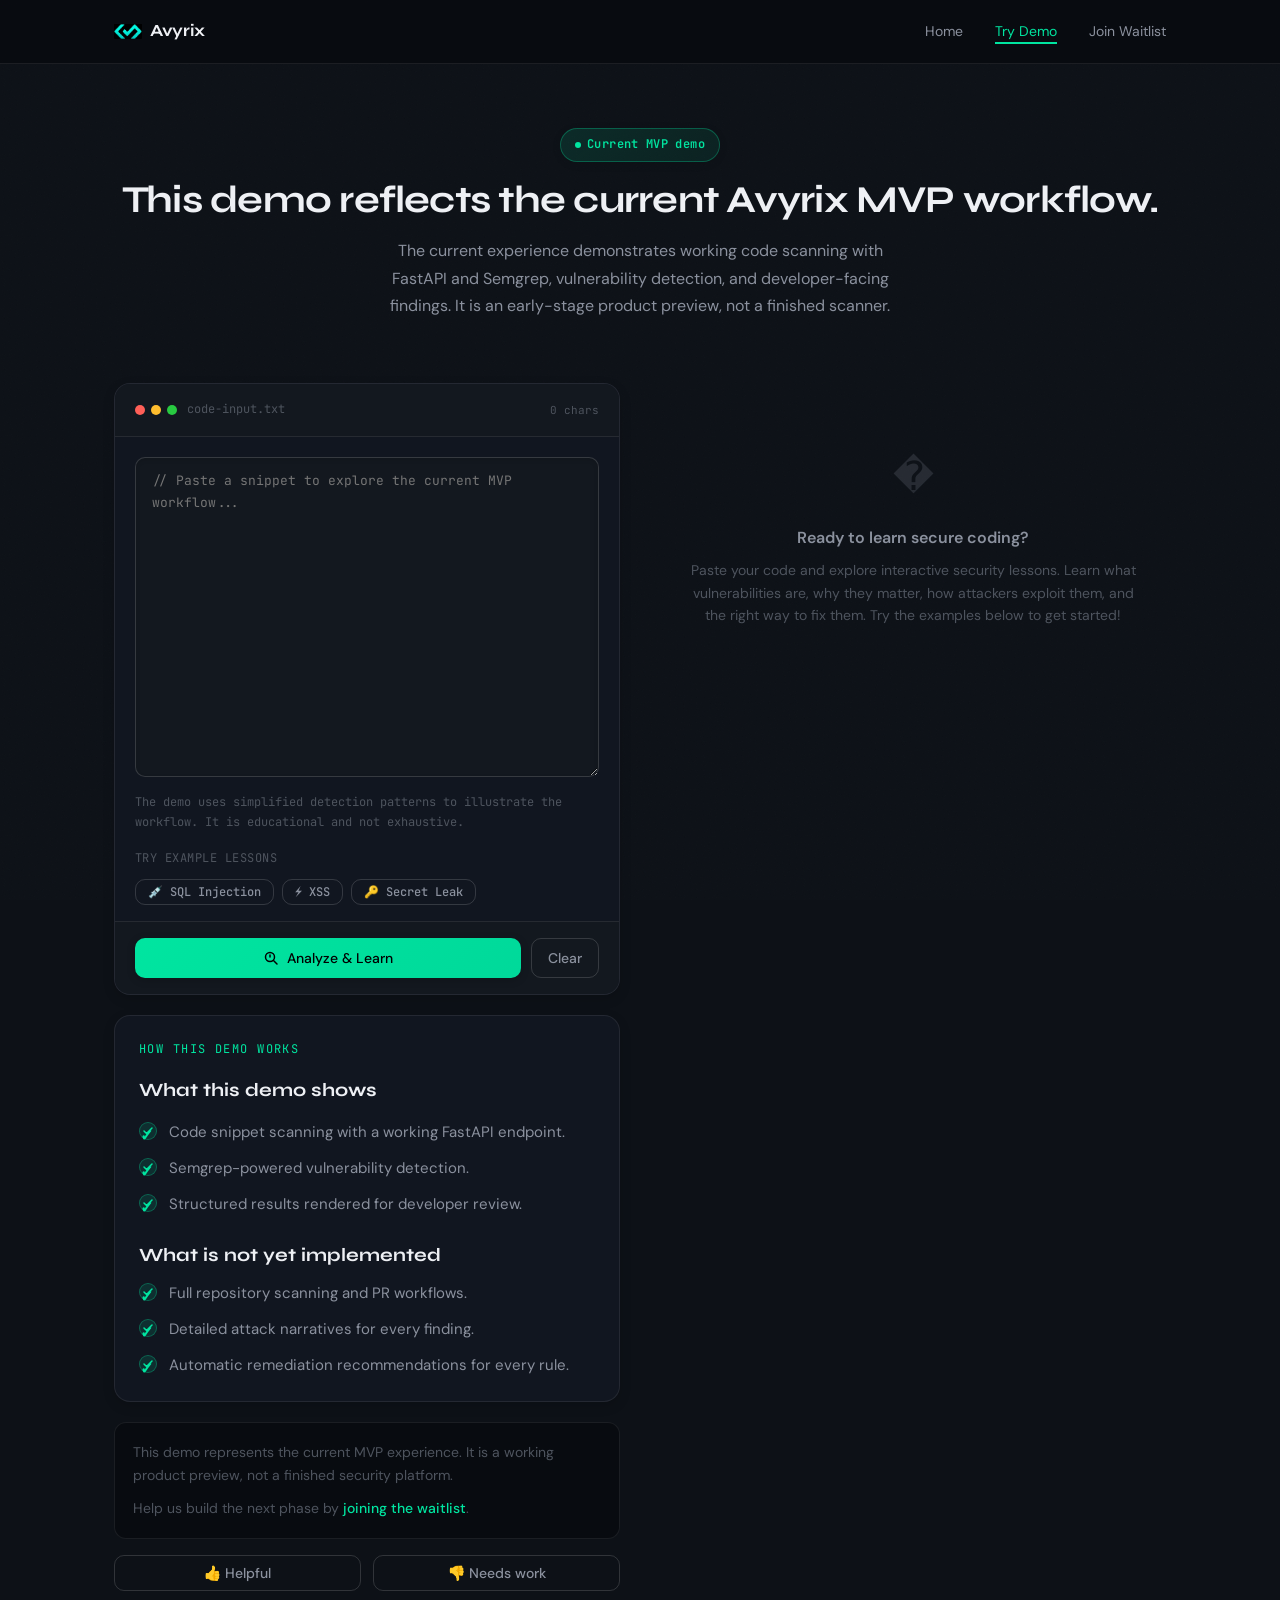
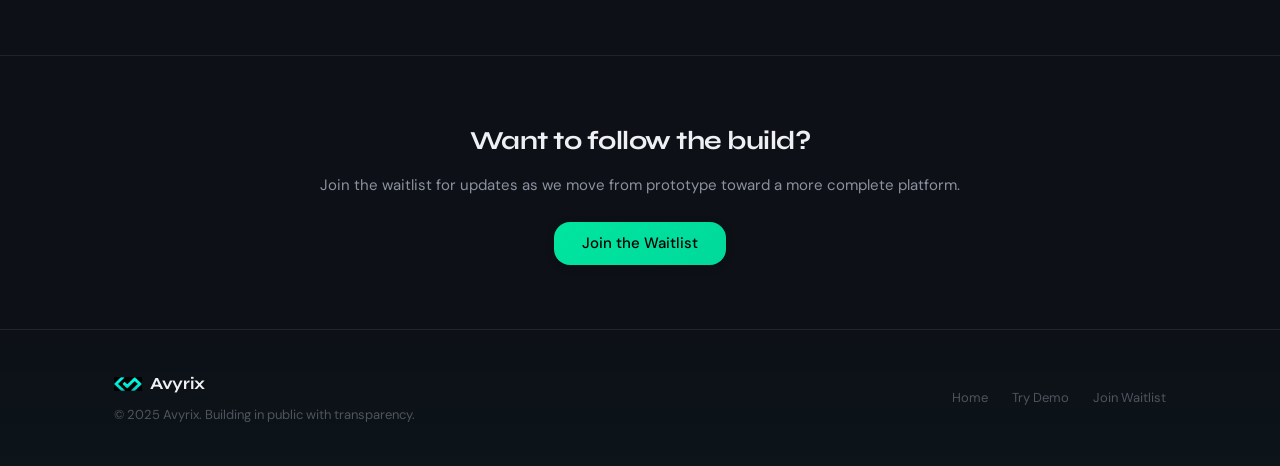
==== commit 6fd36c81: "Refactor demo layout and enhance vulnerability explanation in demo.js" ====
--- a/demo.html
+++ b/demo.html
@@ -49,7 +49,7 @@
     <section class="section--sm" style="padding-top:0;">
       <div class="container">
         <div class="grid-2" style="gap:40px;align-items:start;">
-          <div data-reveal>
+          <div id="demo-info-column" data-reveal style="order:2;">
             <div class="card" style="padding:0;overflow:hidden;">
               <div style="display:flex;align-items:center;justify-content:space-between;padding:16px 20px;border-bottom:1px solid var(--border);background:var(--bg-2);">
                 <div style="display:flex;align-items:center;gap:10px;">
@@ -85,10 +85,8 @@
                 <button id="clear-btn" class="btn btn--ghost" style="padding:12px 16px;" aria-label="Clear code input">Clear</button>
               </div>
             </div>
-          </div>
 
-          <div>
-            <div class="card" style="padding:24px; margin-bottom:20px;">
+            <div class="card" style="padding:24px; margin-top:20px; margin-bottom:20px;">
               <span class="eyebrow">How this demo works</span>
               <h3 style="margin-bottom:14px;">What this demo shows</h3>
               <ul class="feature-list">
@@ -111,6 +109,10 @@
               <button onclick="sendFeedback('yes')" class="btn btn--ghost" style="flex:1;justify-content:center;">👍 Helpful</button>
               <button onclick="sendFeedback('no')" class="btn btn--ghost" style="flex:1;justify-content:center;">👎 Needs work</button>
             </div>
+          </div>
+
+          <div id="demo-results-column" style="order:1;">
+            <div id="scan-results" role="region" aria-label="Scan results" aria-live="polite" style="margin-bottom:16px;"></div>
           </div>
         </div>
       </div>
@@ -146,7 +148,6 @@
 
   <script src="js/utils.js"></script>
   <script src="js/app.js"></script>
-  <script src="js/services/api.js"></script>
   <script src="js/demo.js"></script>
   <style>
     .sr-only {
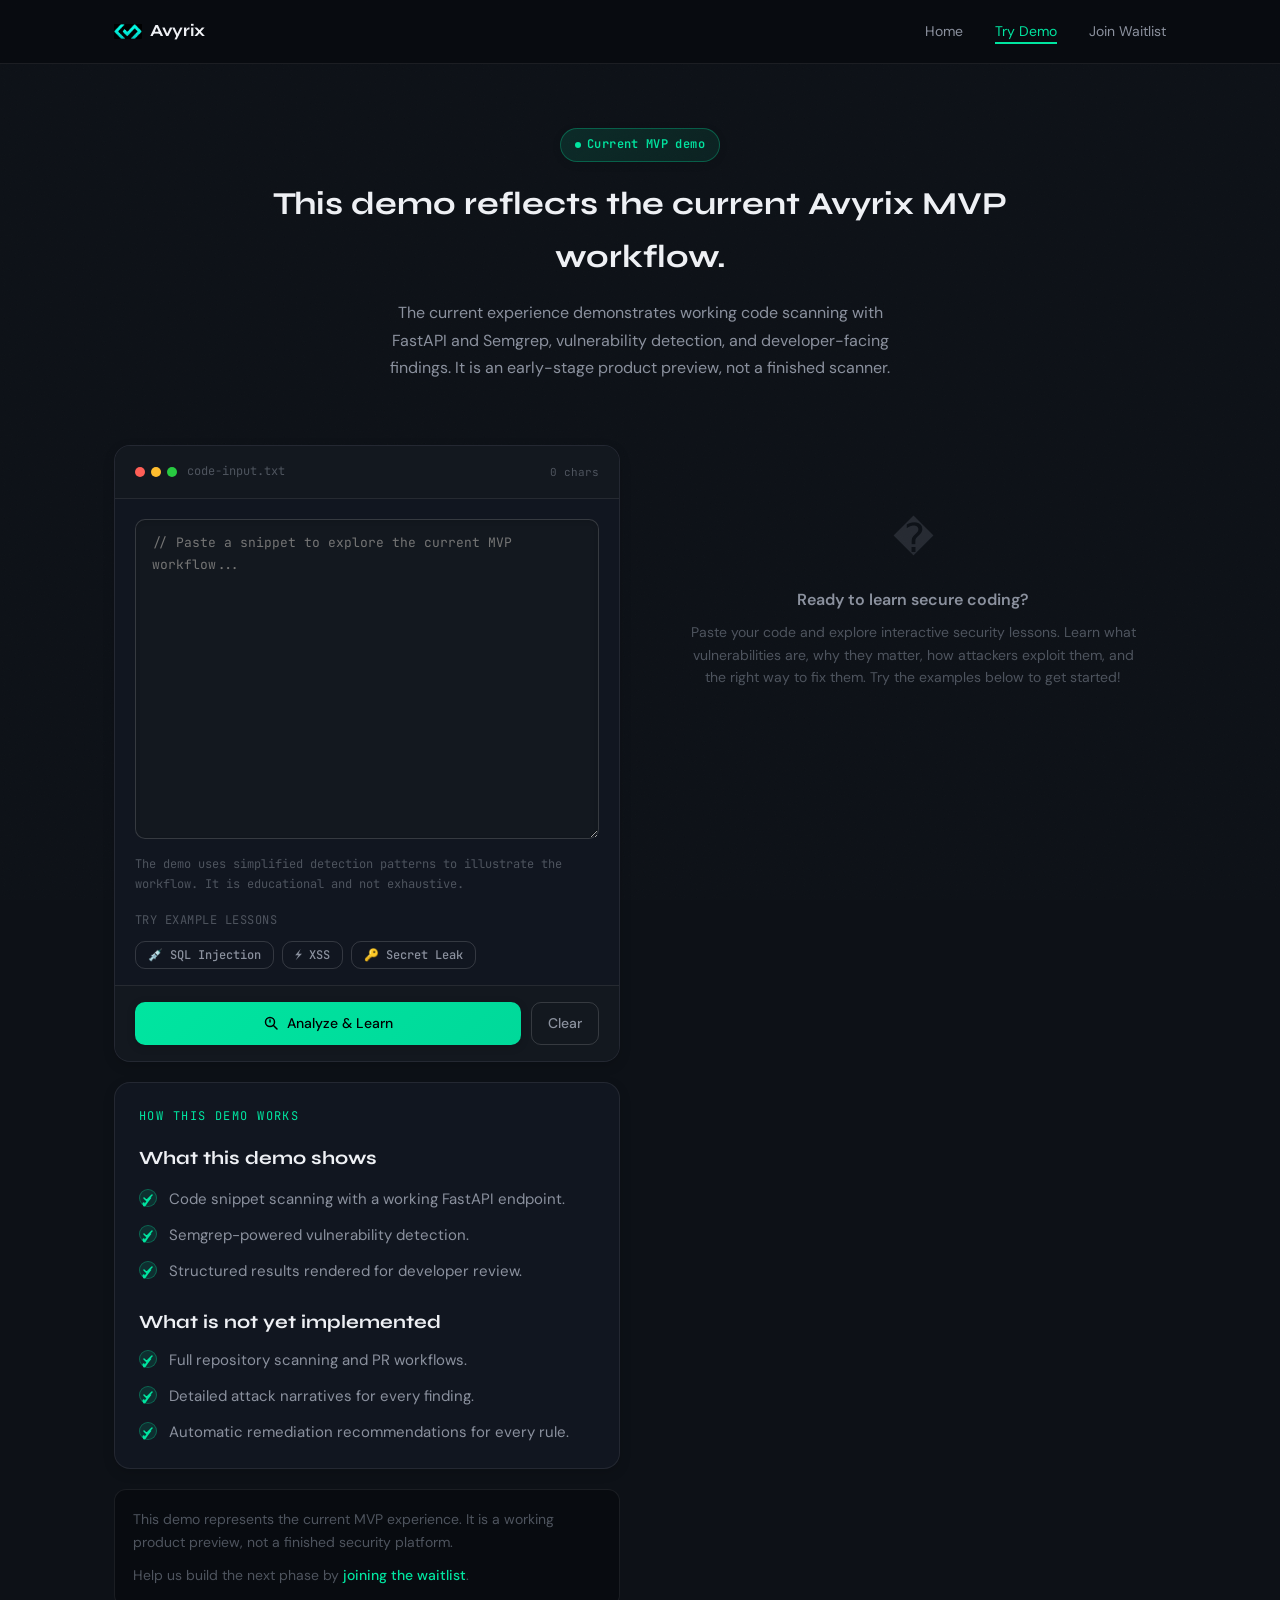
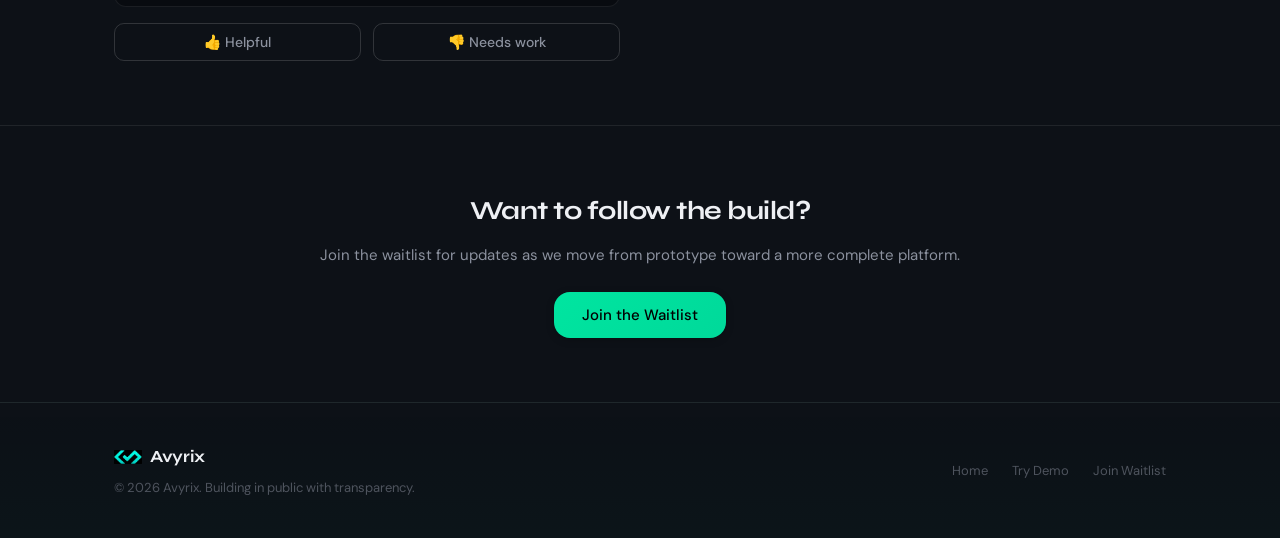
==== commit ec3fd6cd: "Update footer copyright year to 2026 across multiple pages" ====
--- a/demo.html
+++ b/demo.html
@@ -135,7 +135,7 @@
             <img src="logo.png" alt="" class="nav__logo-mark" />
             <span class="nav__logo-text">Avyrix</span>
           </div>
-          <p class="footer__copy">© 2025 Avyrix. Building in public with transparency.</p>
+          <p class="footer__copy">© 2026 Avyrix. Building in public with transparency.</p>
         </div>
         <nav class="footer__links" aria-label="Footer navigation">
           <a href="index.html">Home</a>
--- a/css/styles.css
+++ b/css/styles.css
@@ -185,9 +185,10 @@
   font-weight: 500;
   font-family: var(--font-body);
   transition: all var(--transition);
-  line-height: 1;
-  white-space: nowrap;
+  line-height: 1.2;
+  white-space: normal;
   box-shadow: 0 2px 8px rgba(0,0,0,0.2);
+  word-break: break-word;
 }
 .btn--primary {
   background: linear-gradient(135deg, var(--accent-green), #00d99a);
@@ -286,18 +287,28 @@
   margin-bottom: 16px;
   display: block;
 }
-h1, h2, h3, h4 { font-family: var(--font-display); }
+h1, h2, h3, h4 { 
+  font-family: var(--font-display); 
+  word-wrap: break-word;
+  overflow-wrap: break-word;
+  word-break: break-word;
+}
 .display-xl {
-  font-size: clamp(42px, 6vw, 72px);
+  font-size: clamp(32px, 5vw, 56px);
   font-weight: 800;
-  line-height: 1.05;
-  letter-spacing: -0.03em;
+  line-height: 1.1;
+  letter-spacing: -0.02em;
+  word-wrap: break-word;
+  overflow-wrap: break-word;
 }
 .display-lg {
-  font-size: clamp(32px, 4vw, 52px);
+  font-size: clamp(24px, 3.5vw, 42px);
   font-weight: 700;
-  line-height: 1.1;
-  letter-spacing: -0.025em;
+  line-height: 1.15;
+  letter-spacing: -0.015em;
+  word-wrap: break-word;
+  overflow-wrap: break-word;
+}
 }
 .display-md {
   font-size: clamp(24px, 3vw, 38px);
@@ -856,12 +867,18 @@
   padding: calc(var(--nav-h) + 64px) 0 64px;
   text-align: center;
 }
+.page-header h1 {
+  max-width: 900px;
+  margin: 0 auto 16px;
+}
 .page-header p {
   max-width: 540px;
-  margin: 16px auto 0;
-  color: var(--text-secondary);
-  font-size: 16px;
+  margin: 0 auto;
+  color: var(--text-secondary);
+  font-size: clamp(14px, 1.8vw, 16px);
   line-height: 1.7;
+  word-wrap: break-word;
+  overflow-wrap: break-word;
 }
 
 /* ── Grid glow accent ────────────────────────────────────── */
@@ -1004,20 +1021,21 @@
 }
 .hero-grid {
   display: grid;
-  grid-template-columns: 1.15fr 0.85fr;
+  grid-template-columns: 1.1fr 0.9fr;
   gap: 40px;
-  align-items: center;
+  align-items: start;
   position: relative;
   z-index: 1;
 }
 .hero-copy .display-xl {
-  max-width: 760px;
+  max-width: 100%;
+  width: 100%;
 }
 .hero-lead {
-  font-size: 18px;
+  font-size: clamp(14px, 2vw, 18px);
   color: var(--text-secondary);
   margin-top: 24px;
-  max-width: 620px;
+  max-width: 100%;
   line-height: 1.75;
 }
 .hero-meta {
@@ -1037,6 +1055,17 @@
   flex-wrap: wrap;
   margin-top: 28px;
 }
+@media (max-width: 600px) {
+  .hero-actions {
+    flex-direction: column;
+    align-items: stretch;
+    gap: 12px;
+  }
+  .hero-actions .btn {
+    width: 100%;
+    justify-content: center;
+  }
+}
 .hero-note {
   margin-top: 16px;
   font-size: 13px;
@@ -1059,7 +1088,7 @@
 .section-heading p,
 .muted-copy {
   color: var(--text-secondary);
-  font-size: 16px;
+  font-size: clamp(14px, 1.8vw, 16px);
   line-height: 1.75;
   margin-top: 16px;
 }
@@ -1142,15 +1171,49 @@
 }
 
 /* ── Responsive ──────────────────────────────────────────── */
+@media (max-width: 1024px) {
+  .hero-grid {
+    grid-template-columns: 1fr;
+    gap: 32px;
+  }
+  .split-panel {
+    grid-template-columns: 1fr;
+    gap: 24px;
+  }
+  .hero-lead {
+    max-width: 100%;
+  }
+  .section-heading {
+    max-width: 100%;
+  }
+}
 @media (max-width: 768px) {
   .grid-2, .grid-3 { grid-template-columns: 1fr; }
   .stat-grid { grid-template-columns: 1fr; }
-  .nav__links { display: none; }
+  .nav__inner {
+    height: auto;
+    min-height: var(--nav-h);
+    padding: 10px 24px;
+    flex-wrap: wrap;
+    gap: 8px 16px;
+  }
+  .nav__links {
+    display: flex;
+    flex-wrap: wrap;
+    justify-content: flex-end;
+    gap: 10px 16px;
+  }
   .footer__inner { flex-direction: column; text-align: center; }
-  .display-xl { font-size: 36px; }
-  .display-lg { font-size: 28px; }
+  .display-xl { font-size: 32px; }
+  .display-lg { font-size: 24px; }
   .hero-grid, .split-panel, .cta-panel { grid-template-columns: 1fr; display: grid; }
   .cta-panel { gap: 20px; }
+  .hero-section { padding-top: calc(var(--nav-h) + 64px); padding-bottom: 64px; }
+  .section { padding: 64px 0; }
+  .hero-lead {
+    font-size: 16px;
+    max-width: 100%;
+  }
   .flow-diagram {
     gap: 8px;
     padding: 24px 16px;
@@ -1159,28 +1222,65 @@
     display: none;
   }
   .flow-step {
-    min-width: 70px;
+    min-width: 60px;
     gap: 6px;
   }
   .flow-icon {
-    font-size: 28px;
+    font-size: 24px;
   }
   .flow-label {
     font-size: 11px;
   }
+  .btn--large {
+    padding: 12px 24px;
+    font-size: 14px;
+  }
+}
+@media (max-width: 600px) {
+  .container { padding: 0 18px; }
+  .section { padding: 48px 0; }
+  .hero-section { padding-top: calc(var(--nav-h) + 48px); padding-bottom: 48px; }
+  .display-xl { font-size: 28px; line-height: 1.15; }
+  .display-lg { font-size: 22px; line-height: 1.2; }
+  .display-md { font-size: 18px; }
+  .hero-lead {
+    font-size: 14px;
+  }
+  .badge { font-size: 11px; padding: 5px 12px; }
+  .hero-meta { gap: 8px; font-size: 12px; }
+  .hero-actions { gap: 10px; flex-direction: column; }
+  .btn { padding: 10px 18px; font-size: 13px; }
+  .btn--large { padding: 12px 22px; }
+  .stat-grid { grid-template-columns: 1fr; }
+  .section-heading { margin-bottom: 32px; }
 }
 @media (max-width: 480px) {
   .container { padding: 0 16px; }
-  .section { padding: 64px 0; }
-  .hero-section { padding-top: calc(var(--nav-h) + 72px); padding-bottom: 72px; }
+  .section { padding: 40px 0; }
+  .hero-section { padding-top: calc(var(--nav-h) + 40px); padding-bottom: 40px; }
+  .display-xl { font-size: 24px; }
+  .display-lg { font-size: 20px; }
+  .display-md { font-size: 16px; }
+  .hero-lead { font-size: 13px; }
+  .eyebrow { font-size: 11px; margin-bottom: 12px; }
   .flow-diagram {
     flex-direction: column;
     gap: 4px;
     padding: 16px;
   }
   .flow-icon {
-    font-size: 24px;
-  }
-  .hero-actions { gap: 12px; }
-  .cta-panel { padding: 24px; }
-}
+    font-size: 20px;
+  }
+  .flow-label { font-size: 10px; }
+  .flow-step { min-width: 55px; gap: 4px; }
+  .hero-actions { gap: 8px; }
+  .cta-panel { padding: 20px; flex-direction: column; }
+  .stat-item { padding: 20px 16px; }
+  .stat-item__num { font-size: 28px; }
+  .card { padding: 20px; }
+  .story-card h3, .workflow-card h3 { font-size: 16px; }
+  .story-card p, .workflow-card p { font-size: 13px; }
+  .btn { padding: 9px 16px; font-size: 12px; }
+  .section-heading { max-width: 100%; margin-bottom: 24px; }
+  .section-heading p { font-size: 13px; }
+}
